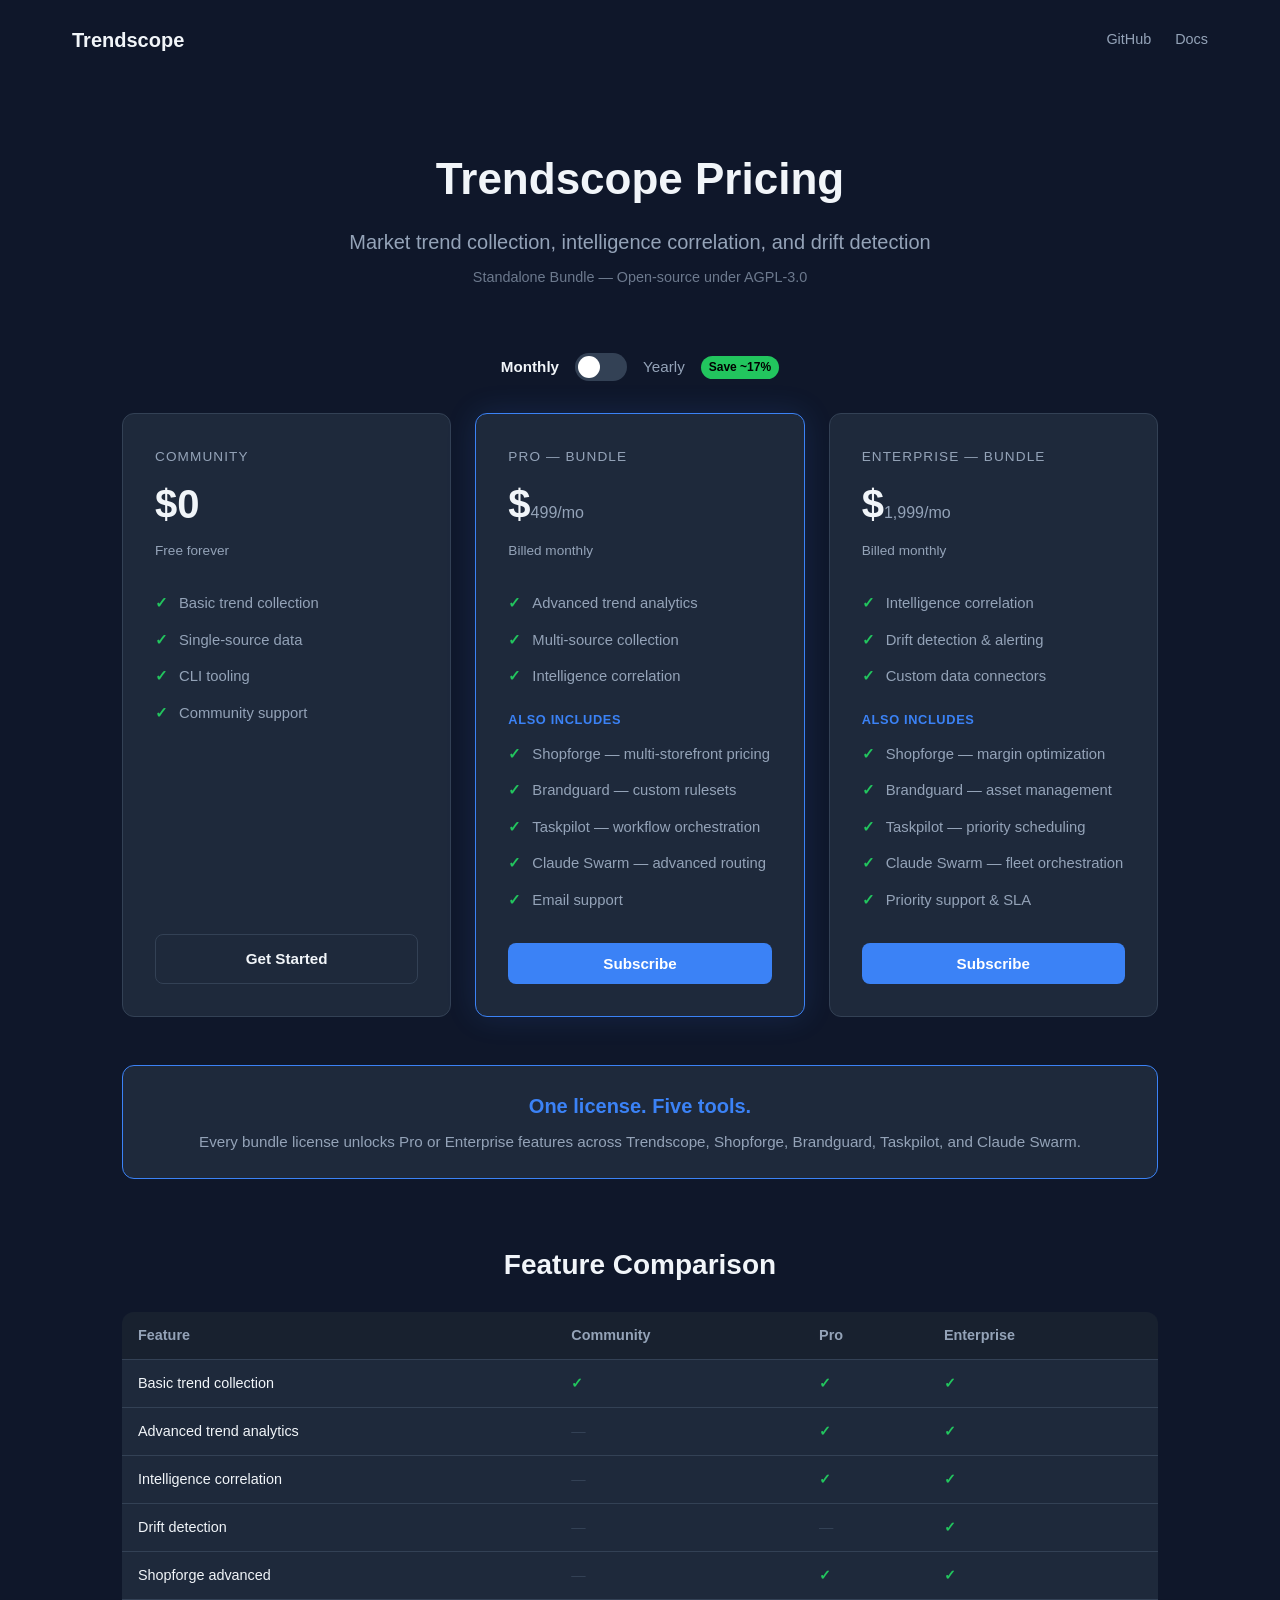
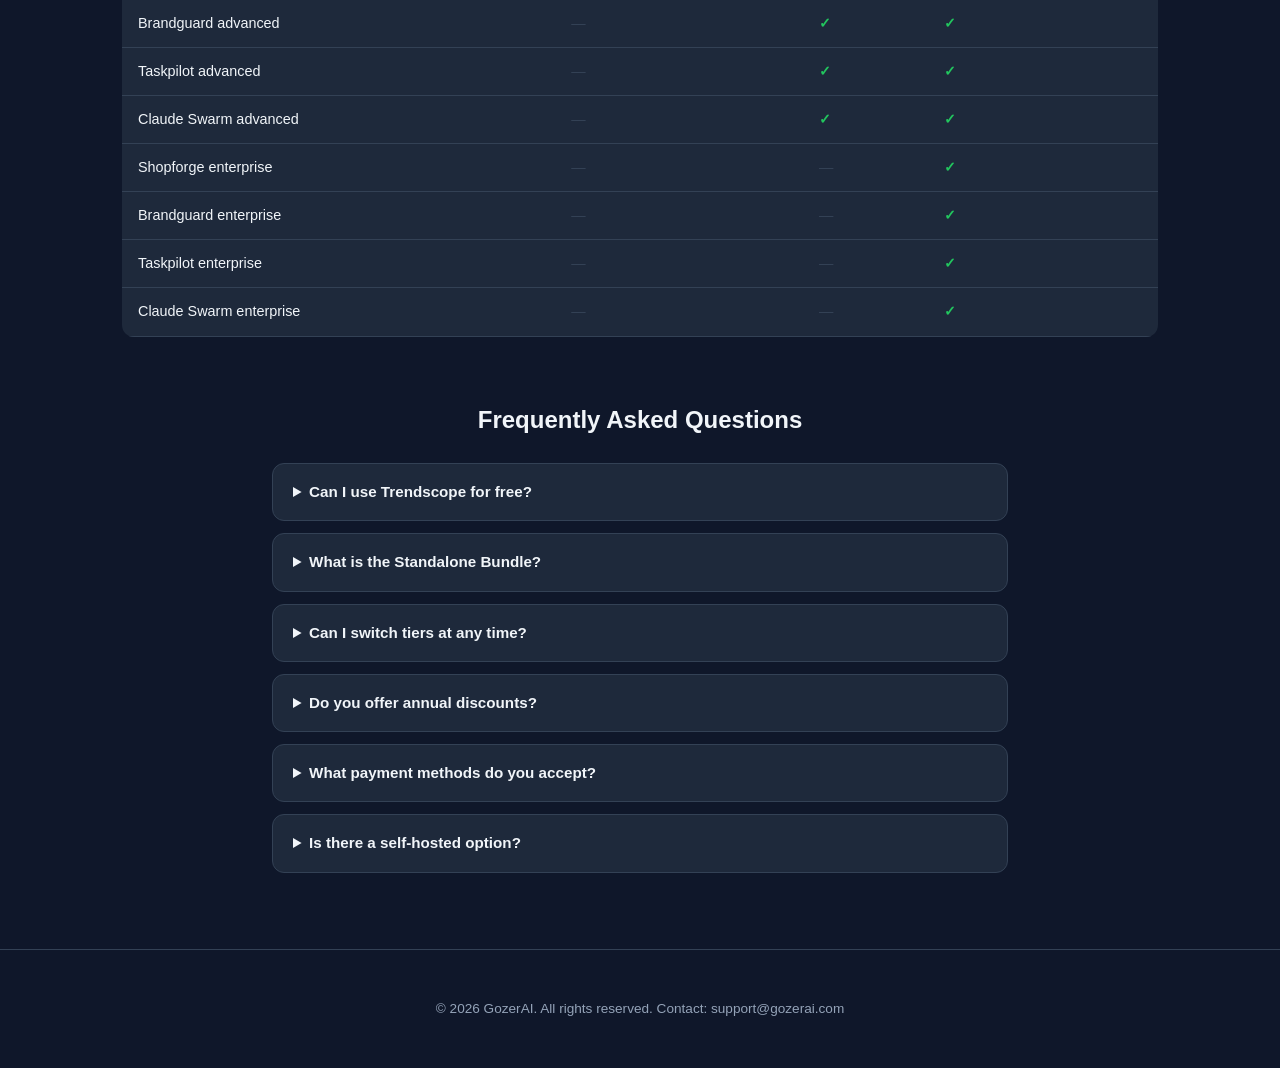
==== docs/pricing/index.html @ bbc66dd2 "sync: re-export community edition with security fixes Includes rate limiting, security headers, webh" ====
<!DOCTYPE html>
<html lang="en">
<head>
<meta charset="UTF-8">
<meta name="viewport" content="width=device-width, initial-scale=1.0">
<title>Trendscope Pricing</title>
<style>
*,*::before,*::after{box-sizing:border-box;margin:0;padding:0}
:root{--bg:#0f172a;--surface:#1e293b;--border:#334155;--text:#f1f5f9;--muted:#94a3b8;--accent:#3b82f6;--accent-hover:#2563eb;--green:#22c55e;--radius:12px}
body{font-family:-apple-system,BlinkMacSystemFont,"Segoe UI",Roboto,Helvetica,Arial,sans-serif;background:var(--bg);color:var(--text);line-height:1.6}
a{color:var(--accent);text-decoration:none}a:hover{text-decoration:underline}
.nav{display:flex;align-items:center;justify-content:space-between;max-width:1200px;margin:0 auto;padding:1.5rem 2rem}
.nav-brand{font-size:1.25rem;font-weight:700;color:var(--text)}
.nav-links{display:flex;gap:1.5rem}.nav-links a{color:var(--muted);font-size:.9rem}.nav-links a:hover{color:var(--text)}
.hero{text-align:center;padding:4rem 2rem 2rem}
.hero h1{font-size:2.75rem;font-weight:800;margin-bottom:.75rem}
.hero .tagline{font-size:1.25rem;color:var(--muted);margin-bottom:.5rem}
.hero .oss{font-size:.9rem;color:var(--muted);opacity:.7}
.toggle-wrap{display:flex;align-items:center;justify-content:center;gap:1rem;padding:2rem 0}
.toggle-label{font-size:.95rem;color:var(--muted);cursor:pointer}.toggle-label.active{color:var(--text);font-weight:600}
.toggle{position:relative;width:52px;height:28px;background:var(--border);border-radius:14px;cursor:pointer;transition:background .2s}
.toggle.yearly{background:var(--accent)}.toggle::after{content:"";position:absolute;top:3px;left:3px;width:22px;height:22px;background:#fff;border-radius:50%;transition:transform .2s}
.toggle.yearly::after{transform:translateX(24px)}
.save-badge{font-size:.75rem;background:var(--green);color:#000;padding:2px 8px;border-radius:9999px;font-weight:600}
.cards{display:grid;grid-template-columns:repeat(auto-fit,minmax(300px,1fr));gap:1.5rem;max-width:1100px;margin:0 auto;padding:0 2rem 3rem}
.card{background:var(--surface);border:1px solid var(--border);border-radius:var(--radius);padding:2rem;display:flex;flex-direction:column}
.card.featured{border-color:var(--accent);box-shadow:0 0 30px rgba(59,130,246,.15)}
.card-tier{font-size:.85rem;text-transform:uppercase;letter-spacing:.08em;color:var(--muted);margin-bottom:.25rem}
.card-price{font-size:2.5rem;font-weight:800;margin-bottom:.25rem}.card-price span{font-size:1rem;font-weight:400;color:var(--muted)}
.card-cycle{font-size:.85rem;color:var(--muted);margin-bottom:1.5rem}
.card ul{list-style:none;flex:1;margin-bottom:1.5rem}
.card li{padding:.4rem 0;padding-left:1.5rem;position:relative;font-size:.925rem;color:var(--muted)}.card li::before{content:"\2713";position:absolute;left:0;color:var(--green);font-weight:700}
.card li.section-label{color:var(--accent);font-weight:600;padding-left:0;font-size:.8rem;text-transform:uppercase;letter-spacing:.05em;margin-top:.5rem}
.card li.section-label::before{content:""}
.btn{display:block;text-align:center;padding:.75rem 1.5rem;border-radius:8px;font-weight:600;font-size:.95rem;border:none;cursor:pointer;transition:background .2s}
.btn-primary{background:var(--accent);color:#fff}.btn-primary:hover{background:var(--accent-hover);text-decoration:none}
.btn-outline{background:transparent;border:1px solid var(--border);color:var(--text)}.btn-outline:hover{border-color:var(--muted);text-decoration:none}
.callout{max-width:1100px;margin:0 auto 2rem;padding:0 2rem}
.callout-box{background:var(--surface);border:1px solid var(--accent);border-radius:var(--radius);padding:1.5rem 2rem;text-align:center}
.callout-box h3{font-size:1.25rem;margin-bottom:.5rem;color:var(--accent)}
.callout-box p{color:var(--muted);font-size:.95rem}
.section{max-width:1100px;margin:0 auto;padding:2rem}.section h2{font-size:1.75rem;font-weight:700;margin-bottom:1.5rem;text-align:center}
table{width:100%;border-collapse:collapse;background:var(--surface);border-radius:var(--radius);overflow:hidden}
th,td{padding:.75rem 1rem;text-align:left;border-bottom:1px solid var(--border);font-size:.9rem}
th{color:var(--muted);font-weight:600;background:rgba(0,0,0,.2)}td{color:var(--text)}
.check{color:var(--green);font-weight:700}.dash{color:var(--border)}
.faq{max-width:800px;margin:0 auto;padding:2rem}.faq h2{text-align:center;margin-bottom:1.5rem}
details{background:var(--surface);border:1px solid var(--border);border-radius:var(--radius);margin-bottom:.75rem}
summary{padding:1rem 1.25rem;cursor:pointer;font-weight:600;font-size:.95rem}summary:hover{color:var(--accent)}
details[open] summary{border-bottom:1px solid var(--border)}details p{padding:1rem 1.25rem;color:var(--muted);font-size:.9rem}
footer{text-align:center;padding:3rem 2rem;color:var(--muted);font-size:.85rem;border-top:1px solid var(--border);margin-top:2rem}
@media(max-width:768px){.hero h1{font-size:2rem}.cards{grid-template-columns:1fr}.nav{flex-direction:column;gap:1rem}}
</style>
</head>
<body>
<nav class="nav">
  <div class="nav-brand">Trendscope</div>
  <div class="nav-links">
    <a href="https://github.com/GozerAI/trendscope">GitHub</a>
    <a href="https://github.com/GozerAI/trendscope#readme">Docs</a>
  </div>
</nav>
<section class="hero">
  <h1>Trendscope Pricing</h1>
  <p class="tagline">Market trend collection, intelligence correlation, and drift detection</p>
  <p class="oss">Standalone Bundle &mdash; Open-source under AGPL-3.0</p>
</section>
<div class="toggle-wrap">
  <span class="toggle-label active" data-cycle="monthly">Monthly</span>
  <div class="toggle" id="billingToggle" role="switch" aria-checked="false" tabindex="0"></div>
  <span class="toggle-label" data-cycle="yearly">Yearly</span>
  <span class="save-badge">Save ~17%</span>
</div>
<div class="cards">
  <div class="card">
    <div class="card-tier">Community</div>
    <div class="card-price">$0</div>
    <div class="card-cycle">Free forever</div>
    <ul>
      <li>Basic trend collection</li>
      <li>Single-source data</li>
      <li>CLI tooling</li>
      <li>Community support</li>
    </ul>
    <a href="https://github.com/GozerAI/trendscope" class="btn btn-outline">Get Started</a>
  </div>
  <div class="card featured">
    <div class="card-tier">Pro &mdash; Bundle</div>
    <div class="card-price" data-monthly="499" data-yearly="4990">$<span class="price-value">499</span><span>/mo</span></div>
    <div class="card-cycle cycle-text">Billed monthly</div>
    <ul>
      <li>Advanced trend analytics</li>
      <li>Multi-source collection</li>
      <li>Intelligence correlation</li>
      <li class="section-label">Also includes</li>
      <li>Shopforge &mdash; multi-storefront pricing</li>
      <li>Brandguard &mdash; custom rulesets</li>
      <li>Taskpilot &mdash; workflow orchestration</li>
      <li>Claude Swarm &mdash; advanced routing</li>
      <li>Email support</li>
    </ul>
    <button class="btn btn-primary" data-tier="pro">Subscribe</button>
  </div>
  <div class="card">
    <div class="card-tier">Enterprise &mdash; Bundle</div>
    <div class="card-price" data-monthly="1999" data-yearly="19990">$<span class="price-value">1,999</span><span>/mo</span></div>
    <div class="card-cycle cycle-text">Billed monthly</div>
    <ul>
      <li>Intelligence correlation</li>
      <li>Drift detection &amp; alerting</li>
      <li>Custom data connectors</li>
      <li class="section-label">Also includes</li>
      <li>Shopforge &mdash; margin optimization</li>
      <li>Brandguard &mdash; asset management</li>
      <li>Taskpilot &mdash; priority scheduling</li>
      <li>Claude Swarm &mdash; fleet orchestration</li>
      <li>Priority support &amp; SLA</li>
    </ul>
    <button class="btn btn-primary" data-tier="enterprise">Subscribe</button>
  </div>
</div>
<div class="callout">
  <div class="callout-box">
    <h3>One license. Five tools.</h3>
    <p>Every bundle license unlocks Pro or Enterprise features across Trendscope, Shopforge, Brandguard, Taskpilot, and Claude Swarm.</p>
  </div>
</div>
<section class="section">
  <h2>Feature Comparison</h2>
  <table>
    <thead><tr><th>Feature</th><th>Community</th><th>Pro</th><th>Enterprise</th></tr></thead>
    <tbody>
      <tr><td>Basic trend collection</td><td class="check">&#10003;</td><td class="check">&#10003;</td><td class="check">&#10003;</td></tr>
      <tr><td>Advanced trend analytics</td><td class="dash">&mdash;</td><td class="check">&#10003;</td><td class="check">&#10003;</td></tr>
      <tr><td>Intelligence correlation</td><td class="dash">&mdash;</td><td class="check">&#10003;</td><td class="check">&#10003;</td></tr>
      <tr><td>Drift detection</td><td class="dash">&mdash;</td><td class="dash">&mdash;</td><td class="check">&#10003;</td></tr>
      <tr><td>Shopforge advanced</td><td class="dash">&mdash;</td><td class="check">&#10003;</td><td class="check">&#10003;</td></tr>
      <tr><td>Brandguard advanced</td><td class="dash">&mdash;</td><td class="check">&#10003;</td><td class="check">&#10003;</td></tr>
      <tr><td>Taskpilot advanced</td><td class="dash">&mdash;</td><td class="check">&#10003;</td><td class="check">&#10003;</td></tr>
      <tr><td>Claude Swarm advanced</td><td class="dash">&mdash;</td><td class="check">&#10003;</td><td class="check">&#10003;</td></tr>
      <tr><td>Shopforge enterprise</td><td class="dash">&mdash;</td><td class="dash">&mdash;</td><td class="check">&#10003;</td></tr>
      <tr><td>Brandguard enterprise</td><td class="dash">&mdash;</td><td class="dash">&mdash;</td><td class="check">&#10003;</td></tr>
      <tr><td>Taskpilot enterprise</td><td class="dash">&mdash;</td><td class="dash">&mdash;</td><td class="check">&#10003;</td></tr>
      <tr><td>Claude Swarm enterprise</td><td class="dash">&mdash;</td><td class="dash">&mdash;</td><td class="check">&#10003;</td></tr>
    </tbody>
  </table>
</section>
<section class="faq">
  <h2>Frequently Asked Questions</h2>
  <details><summary>Can I use Trendscope for free?</summary><p>Yes. The Community tier is free forever under the AGPL-3.0 license. It includes basic trend collection and CLI tooling.</p></details>
  <details><summary>What is the Standalone Bundle?</summary><p>One license covers five tools: Trendscope, Shopforge, Brandguard, Taskpilot, and Claude Swarm. Pro unlocks advanced features across all five; Enterprise unlocks everything.</p></details>
  <details><summary>Can I switch tiers at any time?</summary><p>Yes. Upgrades take effect immediately with prorated billing. Downgrades apply at the next billing cycle.</p></details>
  <details><summary>Do you offer annual discounts?</summary><p>Yes. Annual billing saves approximately 17% compared to monthly billing.</p></details>
  <details><summary>What payment methods do you accept?</summary><p>We accept all major credit cards via Stripe. Enterprise customers can pay by invoice.</p></details>
  <details><summary>Is there a self-hosted option?</summary><p>All five tools are open-source under AGPL-3.0. You can self-host with Community features. Pro and Enterprise features require a valid license key.</p></details>
</section>
<footer>&copy; 2026 GozerAI. All rights reserved. Contact: support@gozerai.com</footer>
<script>
(function(){
  const CONFIG={serverUrl:"",productCode:"STD",prices:{pro:{monthly:499,yearly:4990},enterprise:{monthly:1999,yearly:19990}}};
  let yearly=false;
  const toggle=document.getElementById("billingToggle"),labels=document.querySelectorAll(".toggle-label"),priceEls=document.querySelectorAll(".card-price[data-monthly]"),cycleEls=document.querySelectorAll(".cycle-text"),buttons=document.querySelectorAll("[data-tier]");
  function update(){toggle.classList.toggle("yearly",yearly);toggle.setAttribute("aria-checked",yearly);labels.forEach(l=>l.classList.toggle("active",(l.dataset.cycle==="yearly")===yearly));priceEls.forEach(el=>{const v=yearly?el.dataset.yearly:el.dataset.monthly;el.querySelector(".price-value").textContent=Number(v).toLocaleString();el.querySelector("span:last-child").textContent=yearly?"/yr":"/mo"});cycleEls.forEach(el=>el.textContent=yearly?"Billed yearly":"Billed monthly")}
  toggle.addEventListener("click",()=>{yearly=!yearly;update()});toggle.addEventListener("keydown",e=>{if(e.key==="Enter"||e.key===" "){e.preventDefault();yearly=!yearly;update()}});labels.forEach(l=>l.addEventListener("click",()=>{yearly=l.dataset.cycle==="yearly";update()}));
  buttons.forEach(btn=>{btn.addEventListener("click",async()=>{const tier=btn.dataset.tier,cycle=yearly?"yearly":"monthly";if(!CONFIG.serverUrl){alert("Checkout server not configured.");return}btn.disabled=true;btn.textContent="Redirecting\u2026";try{const r=await fetch(CONFIG.serverUrl+"/checkout/create",{method:"POST",headers:{"Content-Type":"application/json"},body:JSON.stringify({product_code:CONFIG.productCode,tier,billing_cycle:cycle,success_url:location.href+"?success=1",cancel_url:location.href+"?canceled=1"})});if(!r.ok)throw new Error("Server returned "+r.status);const d=await r.json();location.href=d.url}catch(e){alert("Checkout failed: "+e.message);btn.disabled=false;btn.textContent="Subscribe"}})});
})();
</script>
</body>
</html>
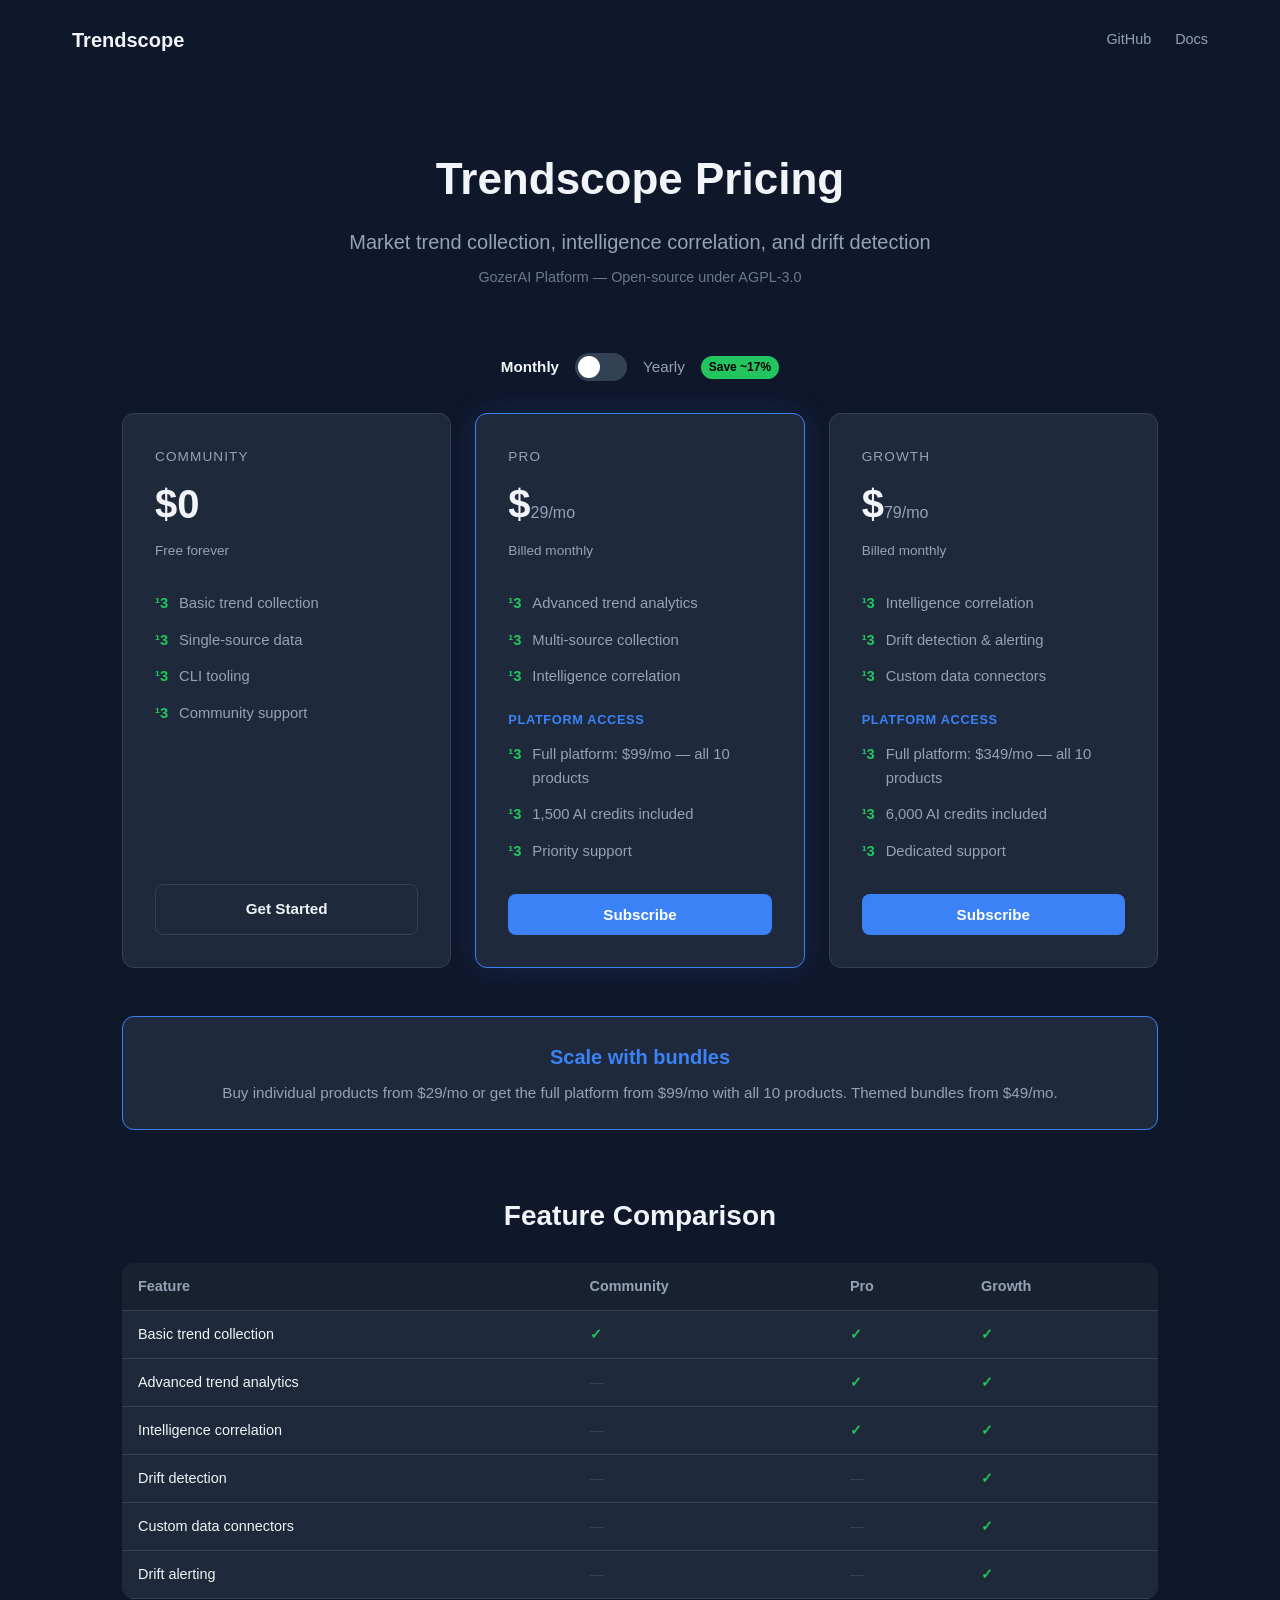
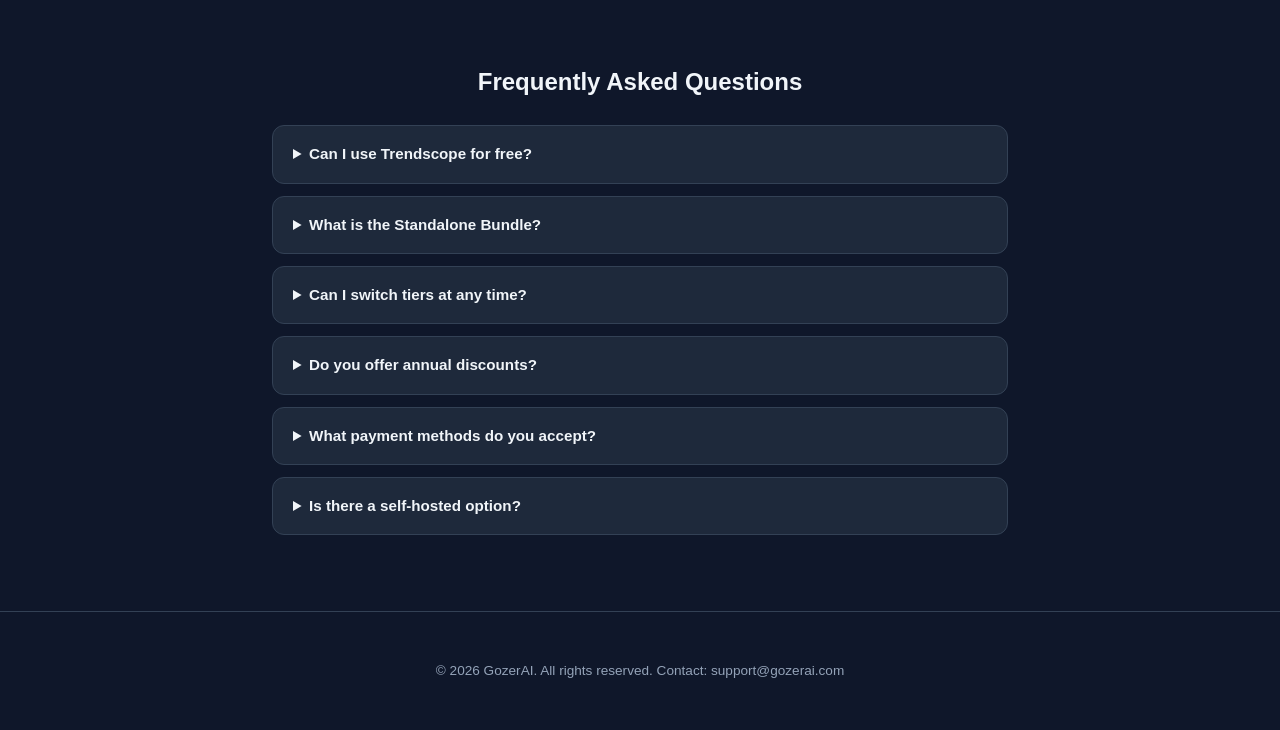
==== commit 044ae11c: "Community edition — free tier features Synced from private repo. Enterprise/Pro features available a" ====
--- a/docs/pricing/index.html
+++ b/docs/pricing/index.html
@@ -29,7 +29,7 @@
 .card-price{font-size:2.5rem;font-weight:800;margin-bottom:.25rem}.card-price span{font-size:1rem;font-weight:400;color:var(--muted)}
 .card-cycle{font-size:.85rem;color:var(--muted);margin-bottom:1.5rem}
 .card ul{list-style:none;flex:1;margin-bottom:1.5rem}
-.card li{padding:.4rem 0;padding-left:1.5rem;position:relative;font-size:.925rem;color:var(--muted)}.card li::before{content:"\2713";position:absolute;left:0;color:var(--green);font-weight:700}
+.card li{padding:.4rem 0;padding-left:1.5rem;position:relative;font-size:.925rem;color:var(--muted)}.card li::before{content:"¹3";position:absolute;left:0;color:var(--green);font-weight:700}
 .card li.section-label{color:var(--accent);font-weight:600;padding-left:0;font-size:.8rem;text-transform:uppercase;letter-spacing:.05em;margin-top:.5rem}
 .card li.section-label::before{content:""}
 .btn{display:block;text-align:center;padding:.75rem 1.5rem;border-radius:8px;font-weight:600;font-size:.95rem;border:none;cursor:pointer;transition:background .2s}
@@ -63,7 +63,7 @@
 <section class="hero">
   <h1>Trendscope Pricing</h1>
   <p class="tagline">Market trend collection, intelligence correlation, and drift detection</p>
-  <p class="oss">Standalone Bundle &mdash; Open-source under AGPL-3.0</p>
+  <p class="oss">GozerAI Platform &mdash; Open-source under AGPL-3.0</p>
 </section>
 <div class="toggle-wrap">
   <span class="toggle-label active" data-cycle="monthly">Monthly</span>
@@ -85,84 +85,74 @@
     <a href="https://github.com/GozerAI/trendscope" class="btn btn-outline">Get Started</a>
   </div>
   <div class="card featured">
-    <div class="card-tier">Pro &mdash; Bundle</div>
-    <div class="card-price" data-monthly="499" data-yearly="4990">$<span class="price-value">499</span><span>/mo</span></div>
+    <div class="card-tier">Pro</div>
+    <div class="card-price" data-monthly="29" data-yearly="290">$<span class="price-value">29</span><span>/mo</span></div>
     <div class="card-cycle cycle-text">Billed monthly</div>
     <ul>
       <li>Advanced trend analytics</li>
       <li>Multi-source collection</li>
       <li>Intelligence correlation</li>
-      <li class="section-label">Also includes</li>
-      <li>Shopforge &mdash; multi-storefront pricing</li>
-      <li>Brandguard &mdash; custom rulesets</li>
-      <li>Taskpilot &mdash; workflow orchestration</li>
-      <li>Claude Swarm &mdash; advanced routing</li>
-      <li>Email support</li>
+      <li class="section-label">Platform access</li>
+      <li>Full platform: $99/mo &mdash; all 10 products</li>
+      <li>1,500 AI credits included</li>
+      <li>Priority support</li>
     </ul>
     <button class="btn btn-primary" data-tier="pro">Subscribe</button>
   </div>
   <div class="card">
-    <div class="card-tier">Enterprise &mdash; Bundle</div>
-    <div class="card-price" data-monthly="1999" data-yearly="19990">$<span class="price-value">1,999</span><span>/mo</span></div>
+    <div class="card-tier">Growth</div>
+    <div class="card-price" data-monthly="79" data-yearly="790">$<span class="price-value">79</span><span>/mo</span></div>
     <div class="card-cycle cycle-text">Billed monthly</div>
     <ul>
       <li>Intelligence correlation</li>
       <li>Drift detection &amp; alerting</li>
       <li>Custom data connectors</li>
-      <li class="section-label">Also includes</li>
-      <li>Shopforge &mdash; margin optimization</li>
-      <li>Brandguard &mdash; asset management</li>
-      <li>Taskpilot &mdash; priority scheduling</li>
-      <li>Claude Swarm &mdash; fleet orchestration</li>
-      <li>Priority support &amp; SLA</li>
+      <li class="section-label">Platform access</li>
+      <li>Full platform: $349/mo &mdash; all 10 products</li>
+      <li>6,000 AI credits included</li>
+      <li>Dedicated support</li>
     </ul>
-    <button class="btn btn-primary" data-tier="enterprise">Subscribe</button>
+    <button class="btn btn-primary" data-tier="growth">Subscribe</button>
   </div>
 </div>
 <div class="callout">
   <div class="callout-box">
-    <h3>One license. Five tools.</h3>
-    <p>Every bundle license unlocks Pro or Enterprise features across Trendscope, Shopforge, Brandguard, Taskpilot, and Claude Swarm.</p>
+    <h3>Scale with bundles</h3>
+    <p>Buy individual products from $29/mo or get the full platform from $99/mo with all 10 products. Themed bundles from $49/mo.</p>
   </div>
 </div>
 <section class="section">
   <h2>Feature Comparison</h2>
   <table>
-    <thead><tr><th>Feature</th><th>Community</th><th>Pro</th><th>Enterprise</th></tr></thead>
+    <thead><tr><th>Feature</th><th>Community</th><th>Pro</th><th>Growth</th></tr></thead>
     <tbody>
       <tr><td>Basic trend collection</td><td class="check">&#10003;</td><td class="check">&#10003;</td><td class="check">&#10003;</td></tr>
       <tr><td>Advanced trend analytics</td><td class="dash">&mdash;</td><td class="check">&#10003;</td><td class="check">&#10003;</td></tr>
       <tr><td>Intelligence correlation</td><td class="dash">&mdash;</td><td class="check">&#10003;</td><td class="check">&#10003;</td></tr>
       <tr><td>Drift detection</td><td class="dash">&mdash;</td><td class="dash">&mdash;</td><td class="check">&#10003;</td></tr>
-      <tr><td>Shopforge advanced</td><td class="dash">&mdash;</td><td class="check">&#10003;</td><td class="check">&#10003;</td></tr>
-      <tr><td>Brandguard advanced</td><td class="dash">&mdash;</td><td class="check">&#10003;</td><td class="check">&#10003;</td></tr>
-      <tr><td>Taskpilot advanced</td><td class="dash">&mdash;</td><td class="check">&#10003;</td><td class="check">&#10003;</td></tr>
-      <tr><td>Claude Swarm advanced</td><td class="dash">&mdash;</td><td class="check">&#10003;</td><td class="check">&#10003;</td></tr>
-      <tr><td>Shopforge enterprise</td><td class="dash">&mdash;</td><td class="dash">&mdash;</td><td class="check">&#10003;</td></tr>
-      <tr><td>Brandguard enterprise</td><td class="dash">&mdash;</td><td class="dash">&mdash;</td><td class="check">&#10003;</td></tr>
-      <tr><td>Taskpilot enterprise</td><td class="dash">&mdash;</td><td class="dash">&mdash;</td><td class="check">&#10003;</td></tr>
-      <tr><td>Claude Swarm enterprise</td><td class="dash">&mdash;</td><td class="dash">&mdash;</td><td class="check">&#10003;</td></tr>
+      <tr><td>Custom data connectors</td><td class="dash">&mdash;</td><td class="dash">&mdash;</td><td class="check">&#10003;</td></tr>
+      <tr><td>Drift alerting</td><td class="dash">&mdash;</td><td class="dash">&mdash;</td><td class="check">&#10003;</td></tr>
     </tbody>
   </table>
 </section>
 <section class="faq">
   <h2>Frequently Asked Questions</h2>
   <details><summary>Can I use Trendscope for free?</summary><p>Yes. The Community tier is free forever under the AGPL-3.0 license. It includes basic trend collection and CLI tooling.</p></details>
-  <details><summary>What is the Standalone Bundle?</summary><p>One license covers five tools: Trendscope, Shopforge, Brandguard, Taskpilot, and Claude Swarm. Pro unlocks advanced features across all five; Enterprise unlocks everything.</p></details>
+  <details><summary>What is the Standalone Bundle?</summary><p>Each product can be purchased individually ($29/mo Pro, $79/mo Growth) or as part of the GozerAI Platform ($99-$899/mo) which includes all 10 products with shared AI credits. Themed bundles are also available from $49/mo.</p></details>
   <details><summary>Can I switch tiers at any time?</summary><p>Yes. Upgrades take effect immediately with prorated billing. Downgrades apply at the next billing cycle.</p></details>
   <details><summary>Do you offer annual discounts?</summary><p>Yes. Annual billing saves approximately 17% compared to monthly billing.</p></details>
-  <details><summary>What payment methods do you accept?</summary><p>We accept all major credit cards via Stripe. Enterprise customers can pay by invoice.</p></details>
-  <details><summary>Is there a self-hosted option?</summary><p>All five tools are open-source under AGPL-3.0. You can self-host with Community features. Pro and Enterprise features require a valid license key.</p></details>
+  <details><summary>What payment methods do you accept?</summary><p>We accept all major credit cards via Stripe. Growth customers can pay by invoice.</p></details>
+  <details><summary>Is there a self-hosted option?</summary><p>All products are open-source under AGPL-3.0. You can self-host with Community features. Pro and Growth features require a valid license key.</p></details>
 </section>
 <footer>&copy; 2026 GozerAI. All rights reserved. Contact: support@gozerai.com</footer>
 <script>
 (function(){
-  const CONFIG={serverUrl:"",productCode:"STD",prices:{pro:{monthly:499,yearly:4990},enterprise:{monthly:1999,yearly:19990}}};
+  const CONFIG={serverUrl:"https://api.gozerai.com/v1/provisioning",productCode:"STD",prices:{pro:{monthly:29,yearly:290},growth:{monthly:79,yearly:790}}};
   let yearly=false;
   const toggle=document.getElementById("billingToggle"),labels=document.querySelectorAll(".toggle-label"),priceEls=document.querySelectorAll(".card-price[data-monthly]"),cycleEls=document.querySelectorAll(".cycle-text"),buttons=document.querySelectorAll("[data-tier]");
   function update(){toggle.classList.toggle("yearly",yearly);toggle.setAttribute("aria-checked",yearly);labels.forEach(l=>l.classList.toggle("active",(l.dataset.cycle==="yearly")===yearly));priceEls.forEach(el=>{const v=yearly?el.dataset.yearly:el.dataset.monthly;el.querySelector(".price-value").textContent=Number(v).toLocaleString();el.querySelector("span:last-child").textContent=yearly?"/yr":"/mo"});cycleEls.forEach(el=>el.textContent=yearly?"Billed yearly":"Billed monthly")}
   toggle.addEventListener("click",()=>{yearly=!yearly;update()});toggle.addEventListener("keydown",e=>{if(e.key==="Enter"||e.key===" "){e.preventDefault();yearly=!yearly;update()}});labels.forEach(l=>l.addEventListener("click",()=>{yearly=l.dataset.cycle==="yearly";update()}));
-  buttons.forEach(btn=>{btn.addEventListener("click",async()=>{const tier=btn.dataset.tier,cycle=yearly?"yearly":"monthly";if(!CONFIG.serverUrl){alert("Checkout server not configured.");return}btn.disabled=true;btn.textContent="Redirecting\u2026";try{const r=await fetch(CONFIG.serverUrl+"/checkout/create",{method:"POST",headers:{"Content-Type":"application/json"},body:JSON.stringify({product_code:CONFIG.productCode,tier,billing_cycle:cycle,success_url:location.href+"?success=1",cancel_url:location.href+"?canceled=1"})});if(!r.ok)throw new Error("Server returned "+r.status);const d=await r.json();location.href=d.url}catch(e){alert("Checkout failed: "+e.message);btn.disabled=false;btn.textContent="Subscribe"}})});
+  buttons.forEach(btn=>{btn.addEventListener("click",async()=>{const tier=btn.dataset.tier,cycle=yearly?"yearly":"monthly";if(!CONFIG.serverUrl){alert("Checkout server not configured.");return}btn.disabled=true;btn.textContent="Redirecting…";try{const r=await fetch(CONFIG.serverUrl+"/checkout/create",{method:"POST",headers:{"Content-Type":"application/json"},body:JSON.stringify({product_code:CONFIG.productCode,tier,billing_cycle:cycle,success_url:location.href+"?success=1",cancel_url:location.href+"?canceled=1"})});if(!r.ok)throw new Error("Server returned "+r.status);const d=await r.json();location.href=d.url}catch(e){alert("Checkout failed: "+e.message);btn.disabled=false;btn.textContent="Subscribe"}})});
 })();
 </script>
 </body>
